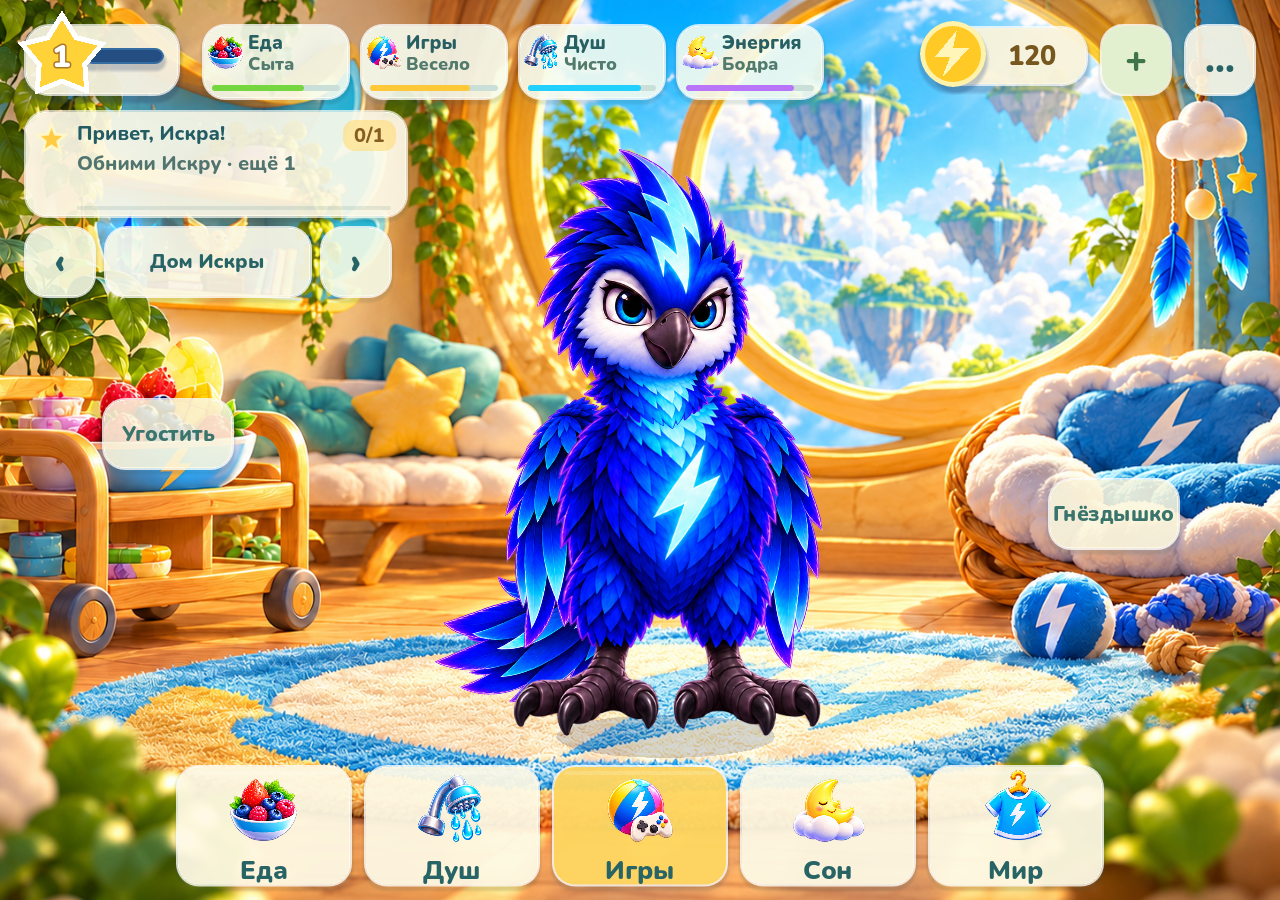
==== game/index.html @ 03f93c4c "Release 0.9 living pet home and tablet care interface" ====
<!doctype html>
<html lang="ru">
<head>
  <meta charset="utf-8" />
  <meta name="viewport" content="width=device-width, initial-scale=1, viewport-fit=cover, interactive-widget=resizes-content" />
  <meta name="theme-color" content="#56bbdb" />
  <title>Моя Искра</title>
  <style>
    *{box-sizing:border-box}html,body{margin:0;width:100%;height:100%;overflow:hidden;background:#59b8d6;overscroll-behavior:none;-webkit-tap-highlight-color:transparent}
    #canvas{display:block;width:100%;height:100dvh;outline:0;touch-action:none}
    #loading{position:fixed;inset:0;background:radial-gradient(ellipse at 50% 35%,#d8f7fc,#70cde3 60%,#3a99c7);display:grid;place-content:center;justify-items:center;gap:18px;text-align:center;font-family:system-ui,sans-serif;color:#14527f;padding:28px;z-index:2}
    #loading h1{margin:0;font-size:clamp(28px,5vw,54px);font-weight:900;color:white;text-shadow:0 3px 0 #3895ba}#loading p{margin:0;max-width:420px;font-weight:700;line-height:1.6}#spark{font-size:72px;color:#fff7ae;filter:drop-shadow(0 5px 0 #d8a338);animation:float 1.8s ease-in-out infinite}progress{accent-color:#ffcf4a;width:min(320px,70vw);height:20px}button{font:inherit;font-weight:800;color:#1a5880;padding:15px 26px;background:#fff6bd;border:3px solid #fff;border-radius:18px;box-shadow:0 5px 0 #51a2bb;cursor:pointer;touch-action:manipulation}button:active{transform:translateY(3px)}#retry{display:none}#note{font-size:12px;font-weight:600;color:#35728c}@keyframes float{50%{transform:translateY(-9px) rotate(5deg)}}@media(prefers-reduced-motion:reduce){#spark{animation:none}}
  </style>
  <link id="-gd-engine-icon" rel="icon" type="image/png" href="index.icon.png" />
<link rel="apple-touch-icon" href="index.apple-touch-icon.png"/>
<meta name="theme-color" content="#48b8da" />
</head>
<body>
  <canvas id="canvas" tabindex="0" aria-label="Игровая комната Искры. Клавиши: F — еда, B — душ, G — игры, S — сон. Кнопки доступны касанием и мышью."></canvas>
  <div id="loading" role="status" aria-live="polite"><div id="spark" aria-hidden="true">ϟ</div><h1>Моя Искра</h1><p id="message">Искра уже расправляет крылья…</p><progress id="progress" max="100"></progress><button id="retry" onclick="location.reload()">Попробовать ещё раз</button><span id="note">Первый запуск займёт немного времени</span></div>
  <noscript>Для игры нужно включить JavaScript в браузере.</noscript>
  <script src="index.js"></script>
  <script>
    const GODOT_CONFIG = {"args":[],"canvasResizePolicy":2,"emscriptenPoolSize":8,"ensureCrossOriginIsolationHeaders":true,"executable":"index","experimentalVK":false,"fileSizes":{"index.pck":39668736,"index.wasm":39514754},"focusCanvas":true,"gdextensionLibs":[],"godotPoolSize":4};
    const GODOT_THREADS_ENABLED = false;
    const engine = new Engine(GODOT_CONFIG);
    let lastProgressAt = Date.now();
    const slowDownload = setInterval(() => {
      if (Date.now() - lastProgressAt < 45000) return;
      document.getElementById('note').textContent = 'Если загрузка остановилась, проверь сеть и попробуй ещё раз';
      document.getElementById('retry').style.display = 'block';
    }, 5000);
    const inform = (type, details = {}) => {
      document.documentElement.dataset.gameState = type;
      if (window.parent !== window) window.parent.postMessage({ type: `iskra:${type}`, ...details }, location.origin);
    };
    const fail = (error) => {
      clearInterval(slowDownload);
      console.error(error);
      document.getElementById('message').textContent = 'Не удалось открыть игровую сцену. Проверь соединение и попробуй ещё раз. Для игры нужен браузер с WebGL 2.';
      document.getElementById('progress').hidden = true;
      document.getElementById('retry').style.display = 'block';
      document.getElementById('note').textContent = 'На планшете открой ссылку в обычном браузере Safari или Chrome';
      inform('error');
    };
    const missing = Engine.getMissingFeatures({ threads: GODOT_THREADS_ENABLED });
    if (missing.length) fail(new Error(missing.join(', ')));
    else engine.startGame({
      canvas: document.getElementById('canvas'),
      onProgress(current, total) {
        lastProgressAt = Date.now();
        const progress = document.getElementById('progress');
        if (current > 0 && total > 0) { progress.max = total; progress.value = current; }
        inform('loading', { progress: total ? Math.round(current / total * 100) : null });
      },
    }).then(() => {
      clearInterval(slowDownload);
      document.getElementById('loading').remove();
      document.getElementById('canvas').focus();
      inform('ready');
    }).catch(fail);
  </script>
</body>
</html>
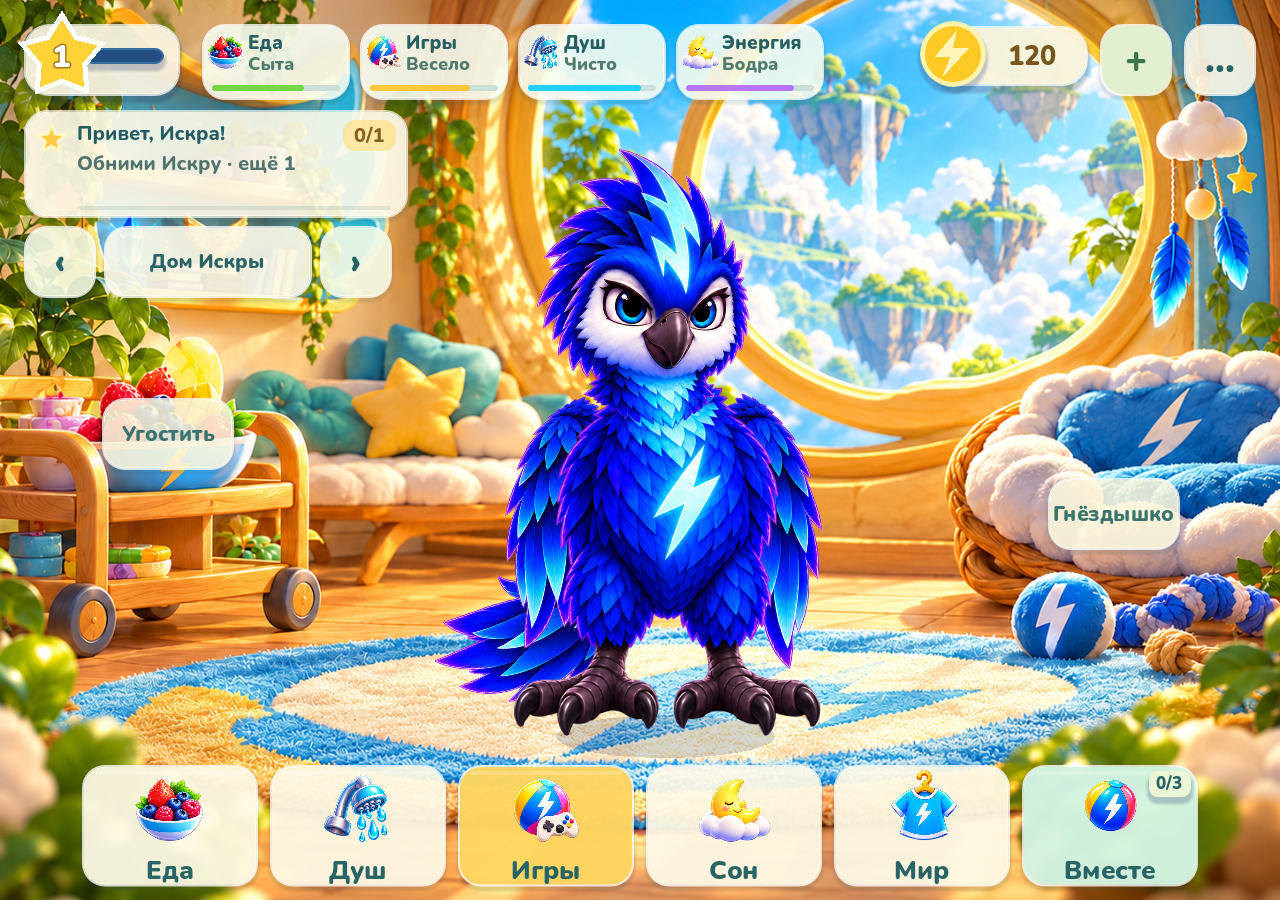
==== commit 0789cd43: "Add daily activities and friendship rewards in 0.10" ====
--- a/game/index.html
+++ b/game/index.html
@@ -21,7 +21,7 @@
   <noscript>Для игры нужно включить JavaScript в браузере.</noscript>
   <script src="index.js"></script>
   <script>
-    const GODOT_CONFIG = {"args":[],"canvasResizePolicy":2,"emscriptenPoolSize":8,"ensureCrossOriginIsolationHeaders":true,"executable":"index","experimentalVK":false,"fileSizes":{"index.pck":39668736,"index.wasm":39514754},"focusCanvas":true,"gdextensionLibs":[],"godotPoolSize":4};
+    const GODOT_CONFIG = {"args":[],"canvasResizePolicy":2,"emscriptenPoolSize":8,"ensureCrossOriginIsolationHeaders":true,"executable":"index","experimentalVK":false,"fileSizes":{"index.pck":39708728,"index.wasm":39514754},"focusCanvas":true,"gdextensionLibs":[],"godotPoolSize":4};
     const GODOT_THREADS_ENABLED = false;
     const engine = new Engine(GODOT_CONFIG);
     let lastProgressAt = Date.now();
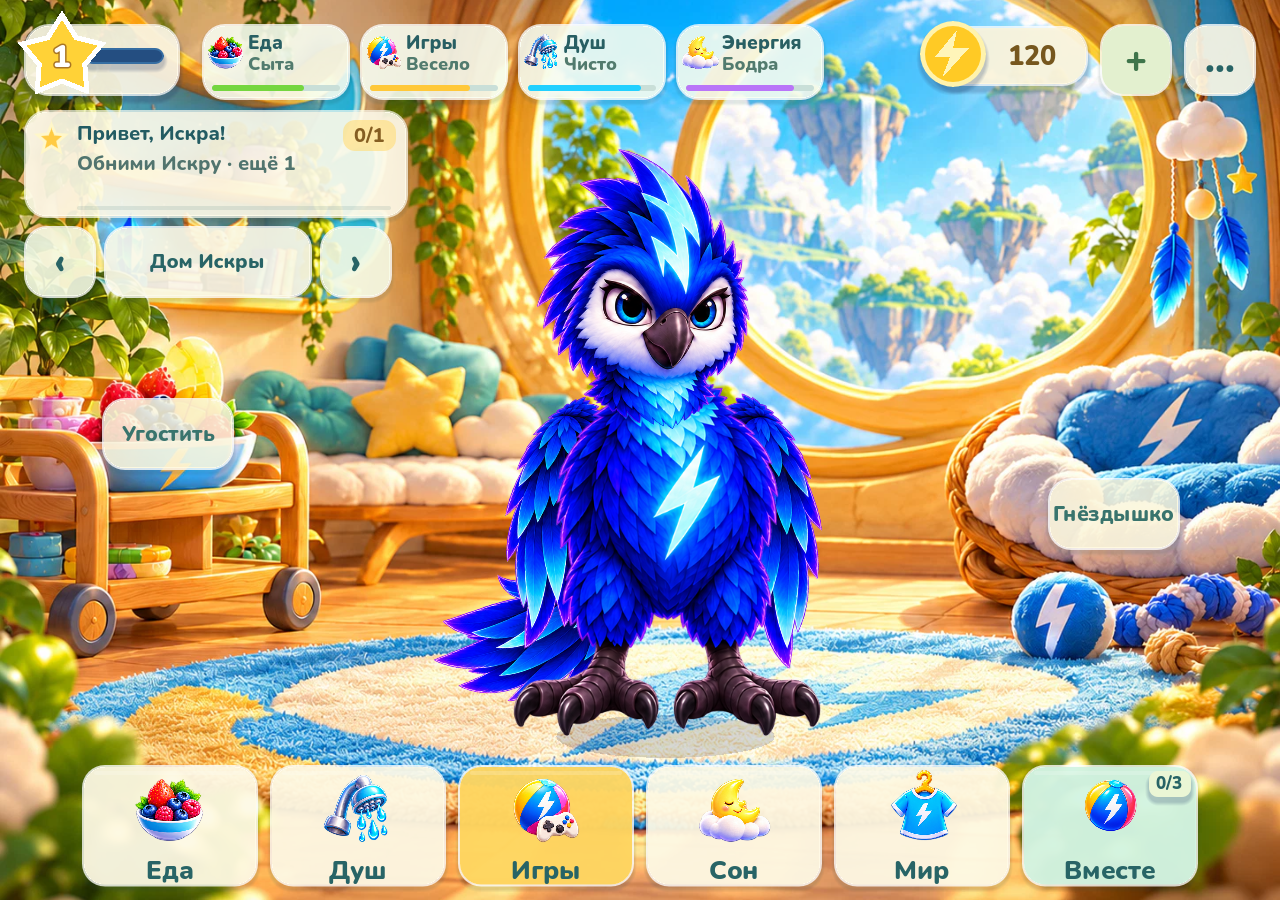
==== commit 1d506d0a: "Reduce game download and prepare offline cache before launch" ====
--- a/game/index.html
+++ b/game/index.html
@@ -21,7 +21,7 @@
   <noscript>Для игры нужно включить JavaScript в браузере.</noscript>
   <script src="index.js"></script>
   <script>
-    const GODOT_CONFIG = {"args":[],"canvasResizePolicy":2,"emscriptenPoolSize":8,"ensureCrossOriginIsolationHeaders":true,"executable":"index","experimentalVK":false,"fileSizes":{"index.pck":39708728,"index.wasm":39514754},"focusCanvas":true,"gdextensionLibs":[],"godotPoolSize":4};
+    const GODOT_CONFIG = {"args":[],"canvasResizePolicy":2,"emscriptenPoolSize":8,"ensureCrossOriginIsolationHeaders":true,"executable":"index","experimentalVK":false,"fileSizes":{"index.pck":17180376,"index.wasm":39514754},"focusCanvas":true,"gdextensionLibs":[],"godotPoolSize":4};
     const GODOT_THREADS_ENABLED = false;
     const engine = new Engine(GODOT_CONFIG);
     let lastProgressAt = Date.now();
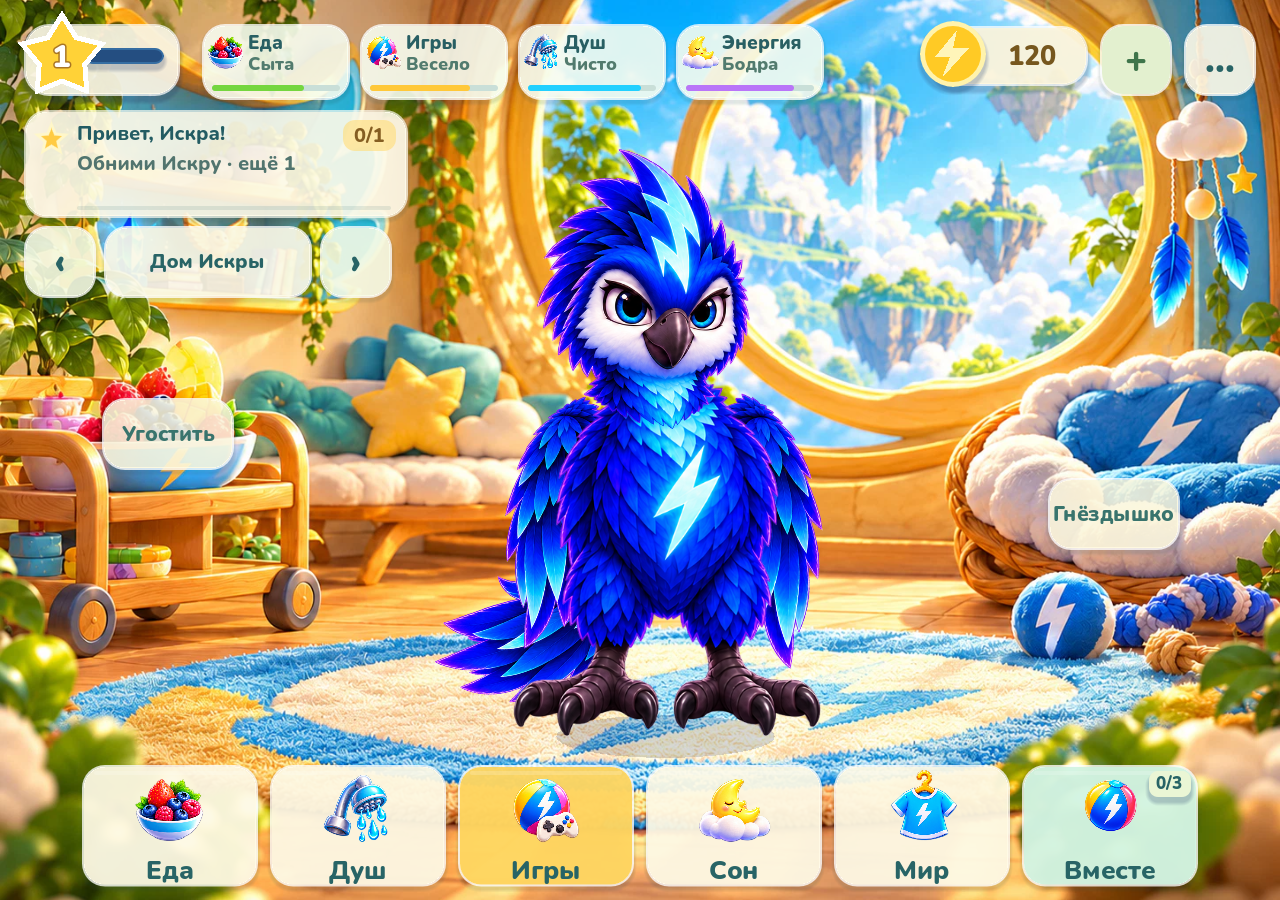
==== commit 774f401c: "Add nine home stories with growing plants and a collectible reward" ====
--- a/game/index.html
+++ b/game/index.html
@@ -21,7 +21,7 @@
   <noscript>Для игры нужно включить JavaScript в браузере.</noscript>
   <script src="index.js"></script>
   <script>
-    const GODOT_CONFIG = {"args":[],"canvasResizePolicy":2,"emscriptenPoolSize":8,"ensureCrossOriginIsolationHeaders":true,"executable":"index","experimentalVK":false,"fileSizes":{"index.pck":17180376,"index.wasm":39514754},"focusCanvas":true,"gdextensionLibs":[],"godotPoolSize":4};
+    const GODOT_CONFIG = {"args":[],"canvasResizePolicy":2,"emscriptenPoolSize":8,"ensureCrossOriginIsolationHeaders":true,"executable":"index","experimentalVK":false,"fileSizes":{"index.pck":18514608,"index.wasm":39514754},"focusCanvas":true,"gdextensionLibs":[],"godotPoolSize":4};
     const GODOT_THREADS_ENABLED = false;
     const engine = new Engine(GODOT_CONFIG);
     let lastProgressAt = Date.now();
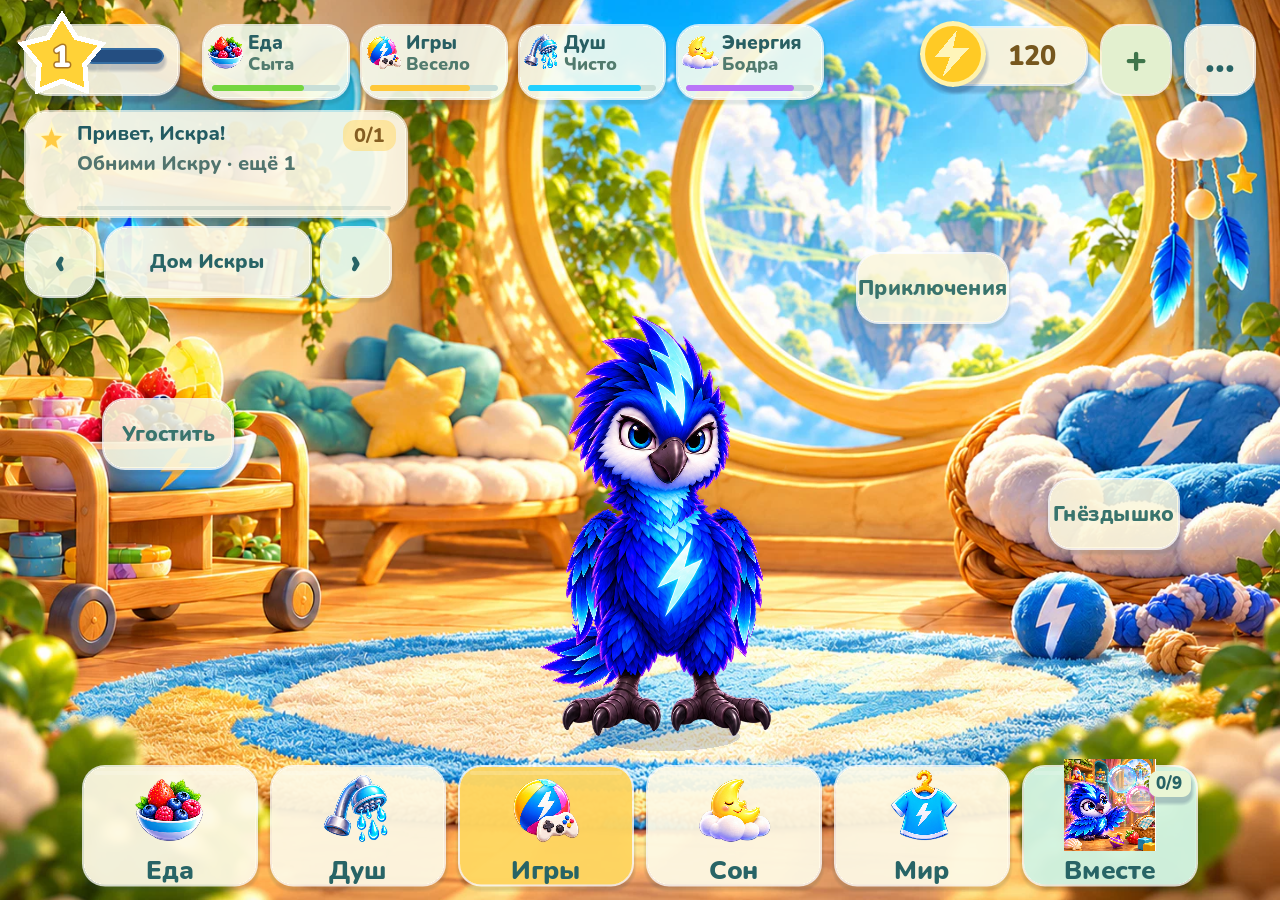
==== commit 60bb1769: "Grow Iskra and add tactile companion play (0.14.0)" ====
--- a/game/index.html
+++ b/game/index.html
@@ -21,7 +21,7 @@
   <noscript>Для игры нужно включить JavaScript в браузере.</noscript>
   <script src="index.js"></script>
   <script>
-    const GODOT_CONFIG = {"args":[],"canvasResizePolicy":2,"emscriptenPoolSize":8,"ensureCrossOriginIsolationHeaders":true,"executable":"index","experimentalVK":false,"fileSizes":{"index.pck":18514608,"index.wasm":39514754},"focusCanvas":true,"gdextensionLibs":[],"godotPoolSize":4};
+    const GODOT_CONFIG = {"args":[],"canvasResizePolicy":2,"emscriptenPoolSize":8,"ensureCrossOriginIsolationHeaders":true,"executable":"index","experimentalVK":false,"fileSizes":{"index.pck":26971420,"index.wasm":39514754},"focusCanvas":true,"gdextensionLibs":[],"godotPoolSize":4};
     const GODOT_THREADS_ENABLED = false;
     const engine = new Engine(GODOT_CONFIG);
     let lastProgressAt = Date.now();
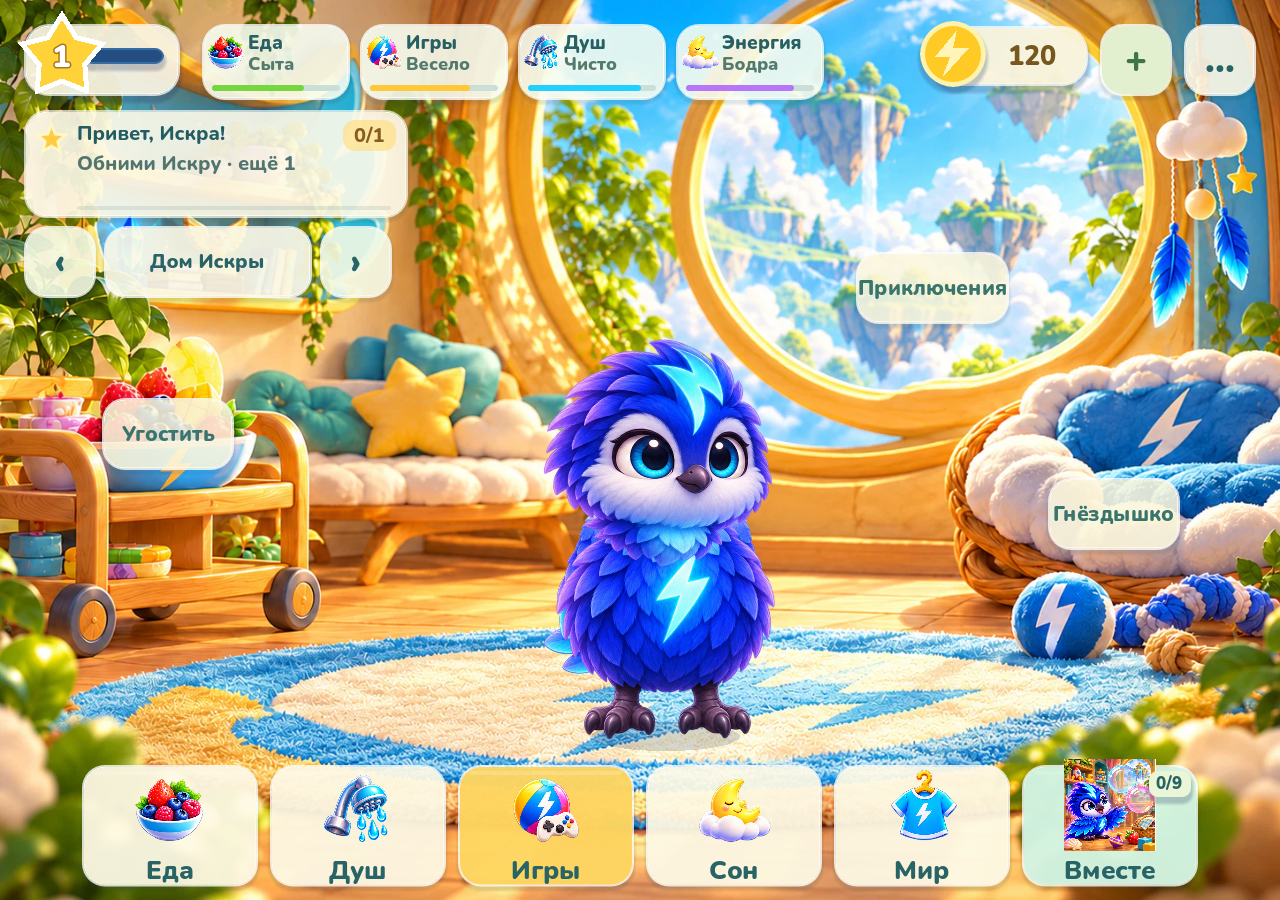
==== commit 12a6ab68: "Publish Iskra chick and four expressive ages (0.15)" ====
--- a/game/index.html
+++ b/game/index.html
@@ -21,7 +21,7 @@
   <noscript>Для игры нужно включить JavaScript в браузере.</noscript>
   <script src="index.js"></script>
   <script>
-    const GODOT_CONFIG = {"args":[],"canvasResizePolicy":2,"emscriptenPoolSize":8,"ensureCrossOriginIsolationHeaders":true,"executable":"index","experimentalVK":false,"fileSizes":{"index.pck":26971420,"index.wasm":39514754},"focusCanvas":true,"gdextensionLibs":[],"godotPoolSize":4};
+    const GODOT_CONFIG = {"args":[],"canvasResizePolicy":2,"emscriptenPoolSize":8,"ensureCrossOriginIsolationHeaders":true,"executable":"index","experimentalVK":false,"fileSizes":{"index.pck":28811720,"index.wasm":39514754},"focusCanvas":true,"gdextensionLibs":[],"godotPoolSize":4};
     const GODOT_THREADS_ENABLED = false;
     const engine = new Engine(GODOT_CONFIG);
     let lastProgressAt = Date.now();
